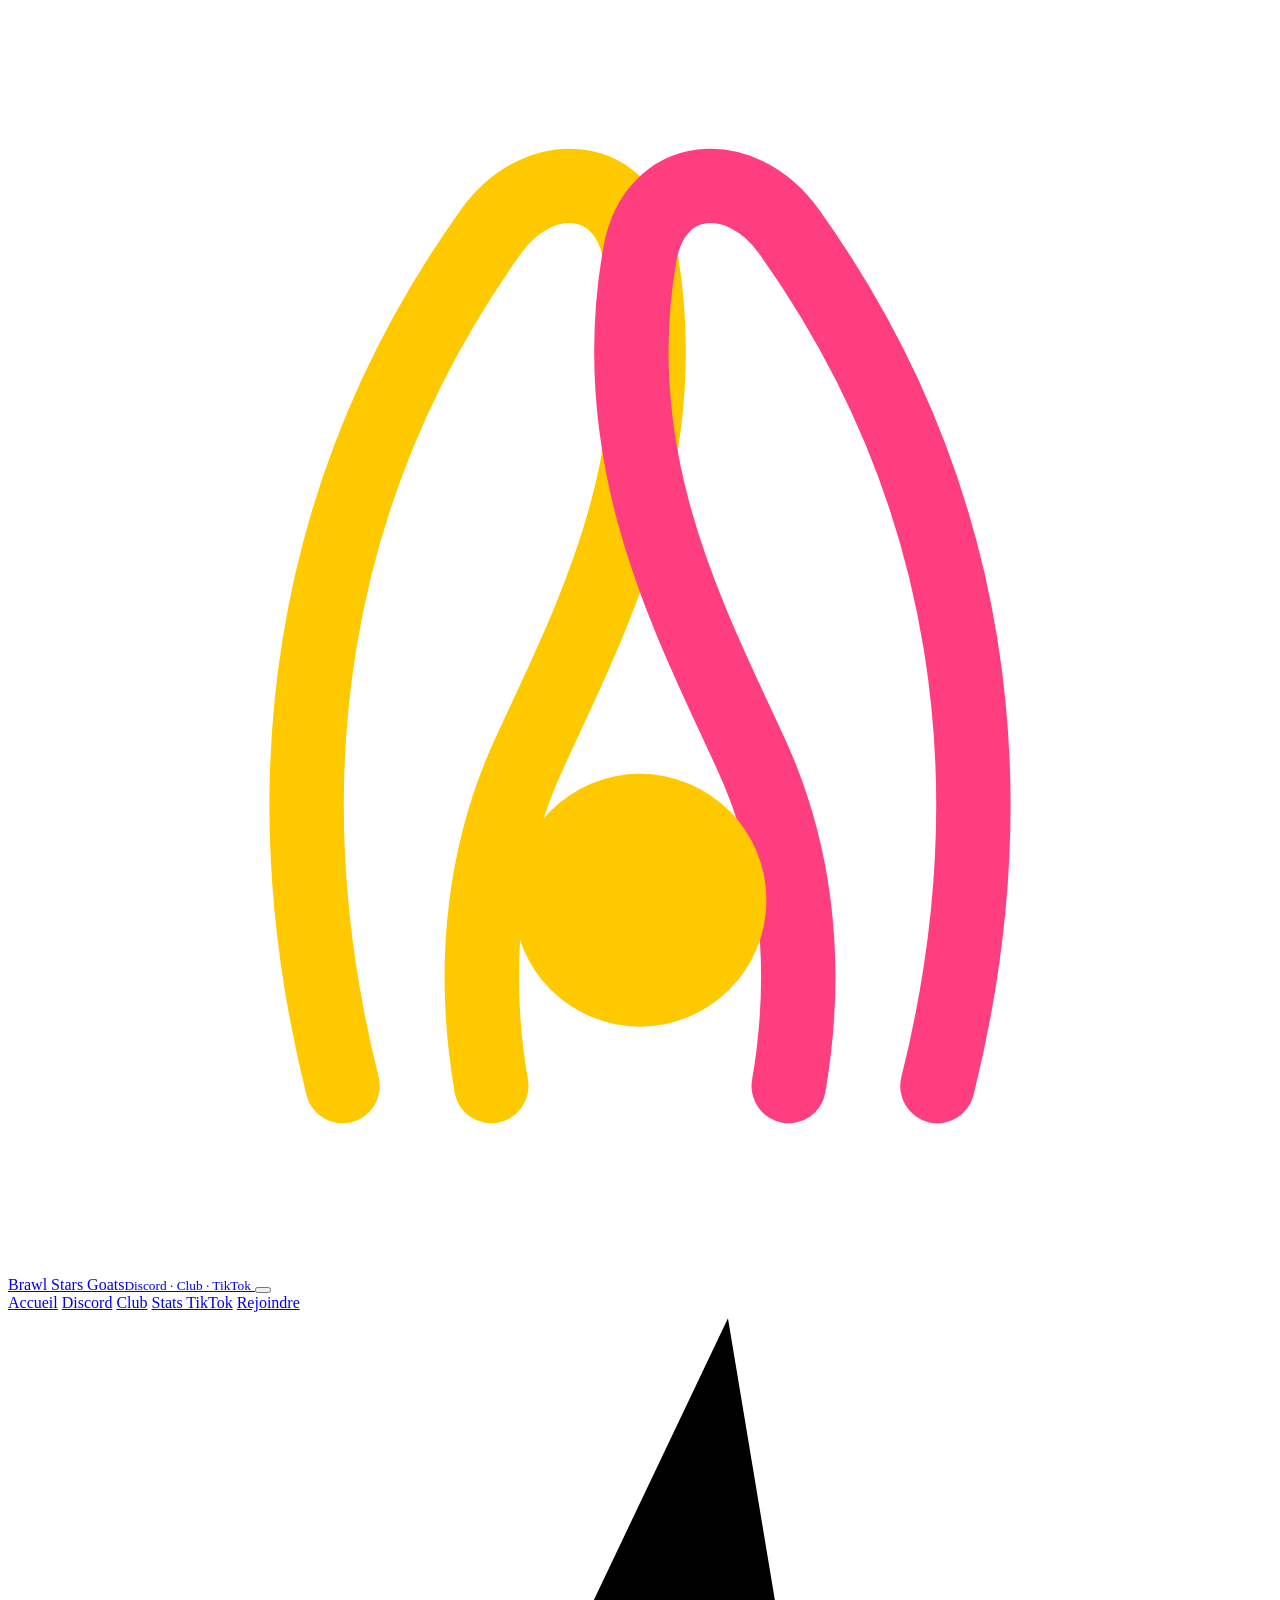
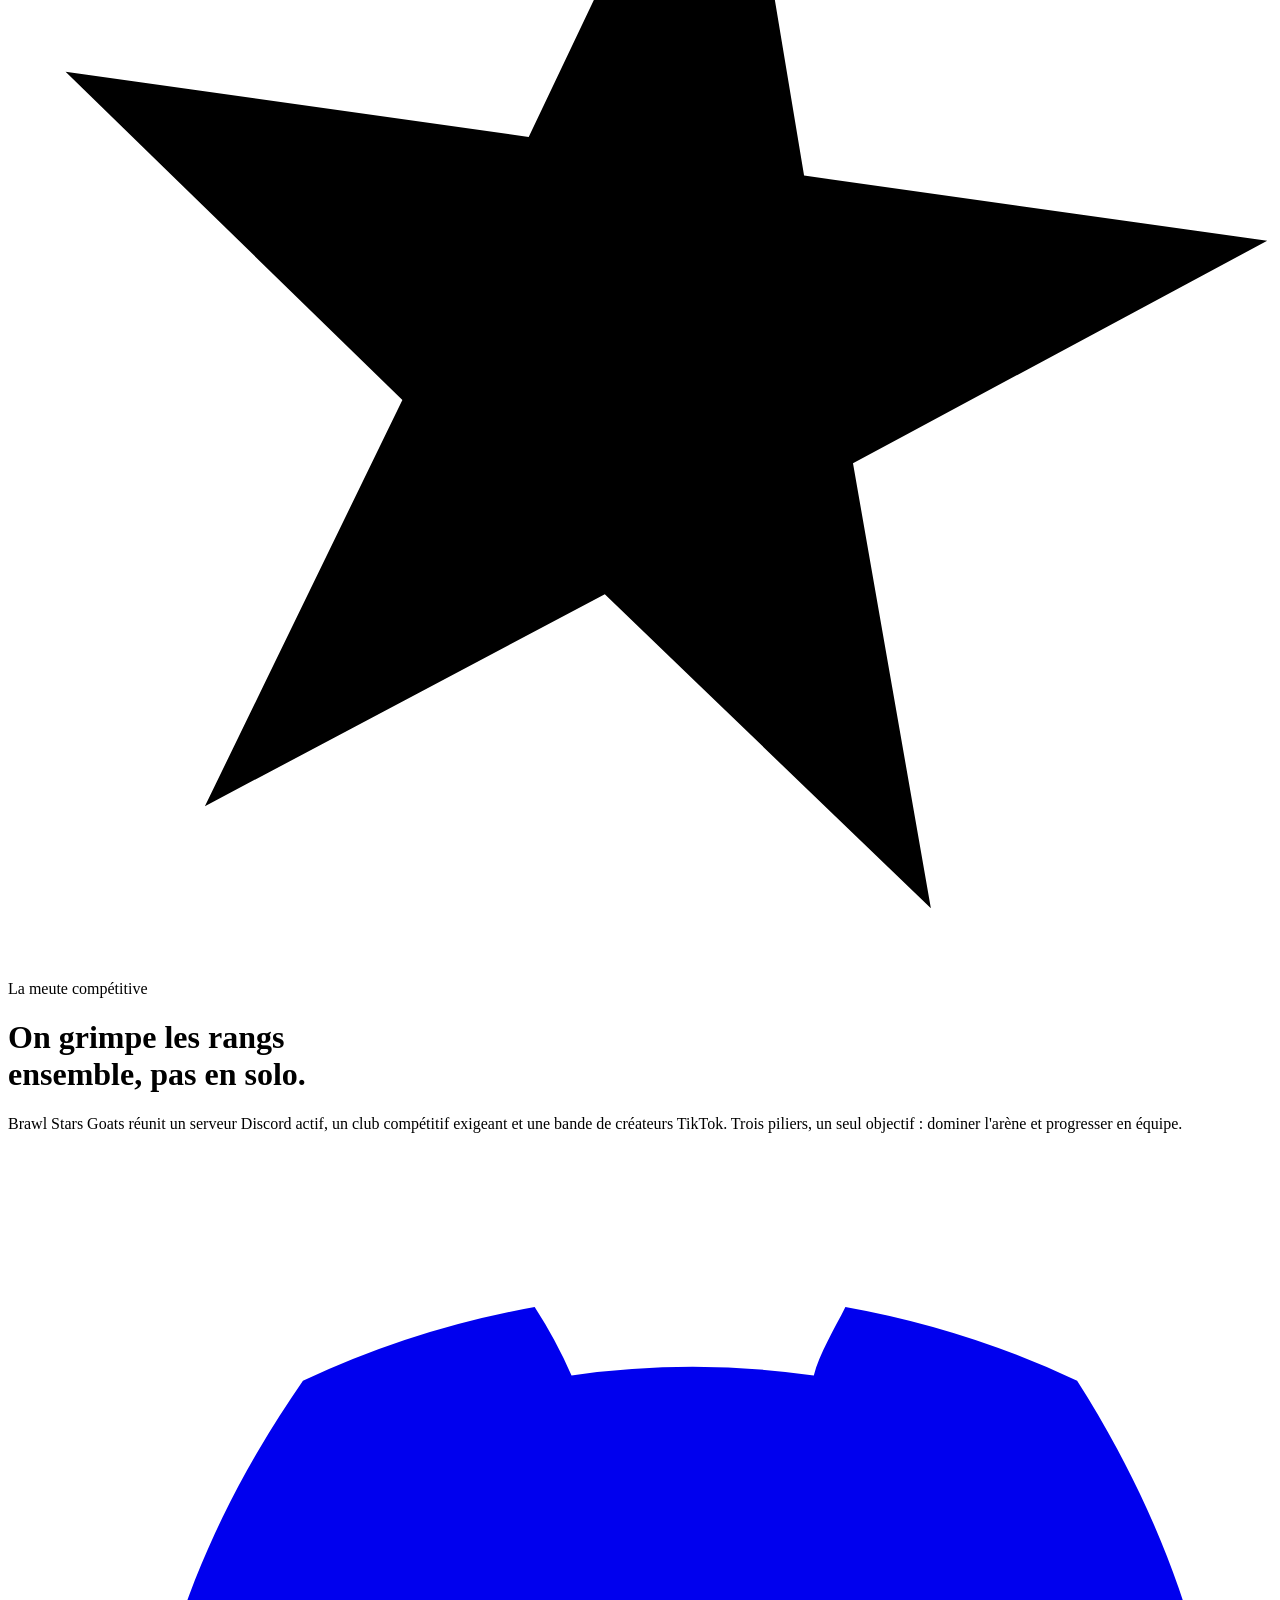
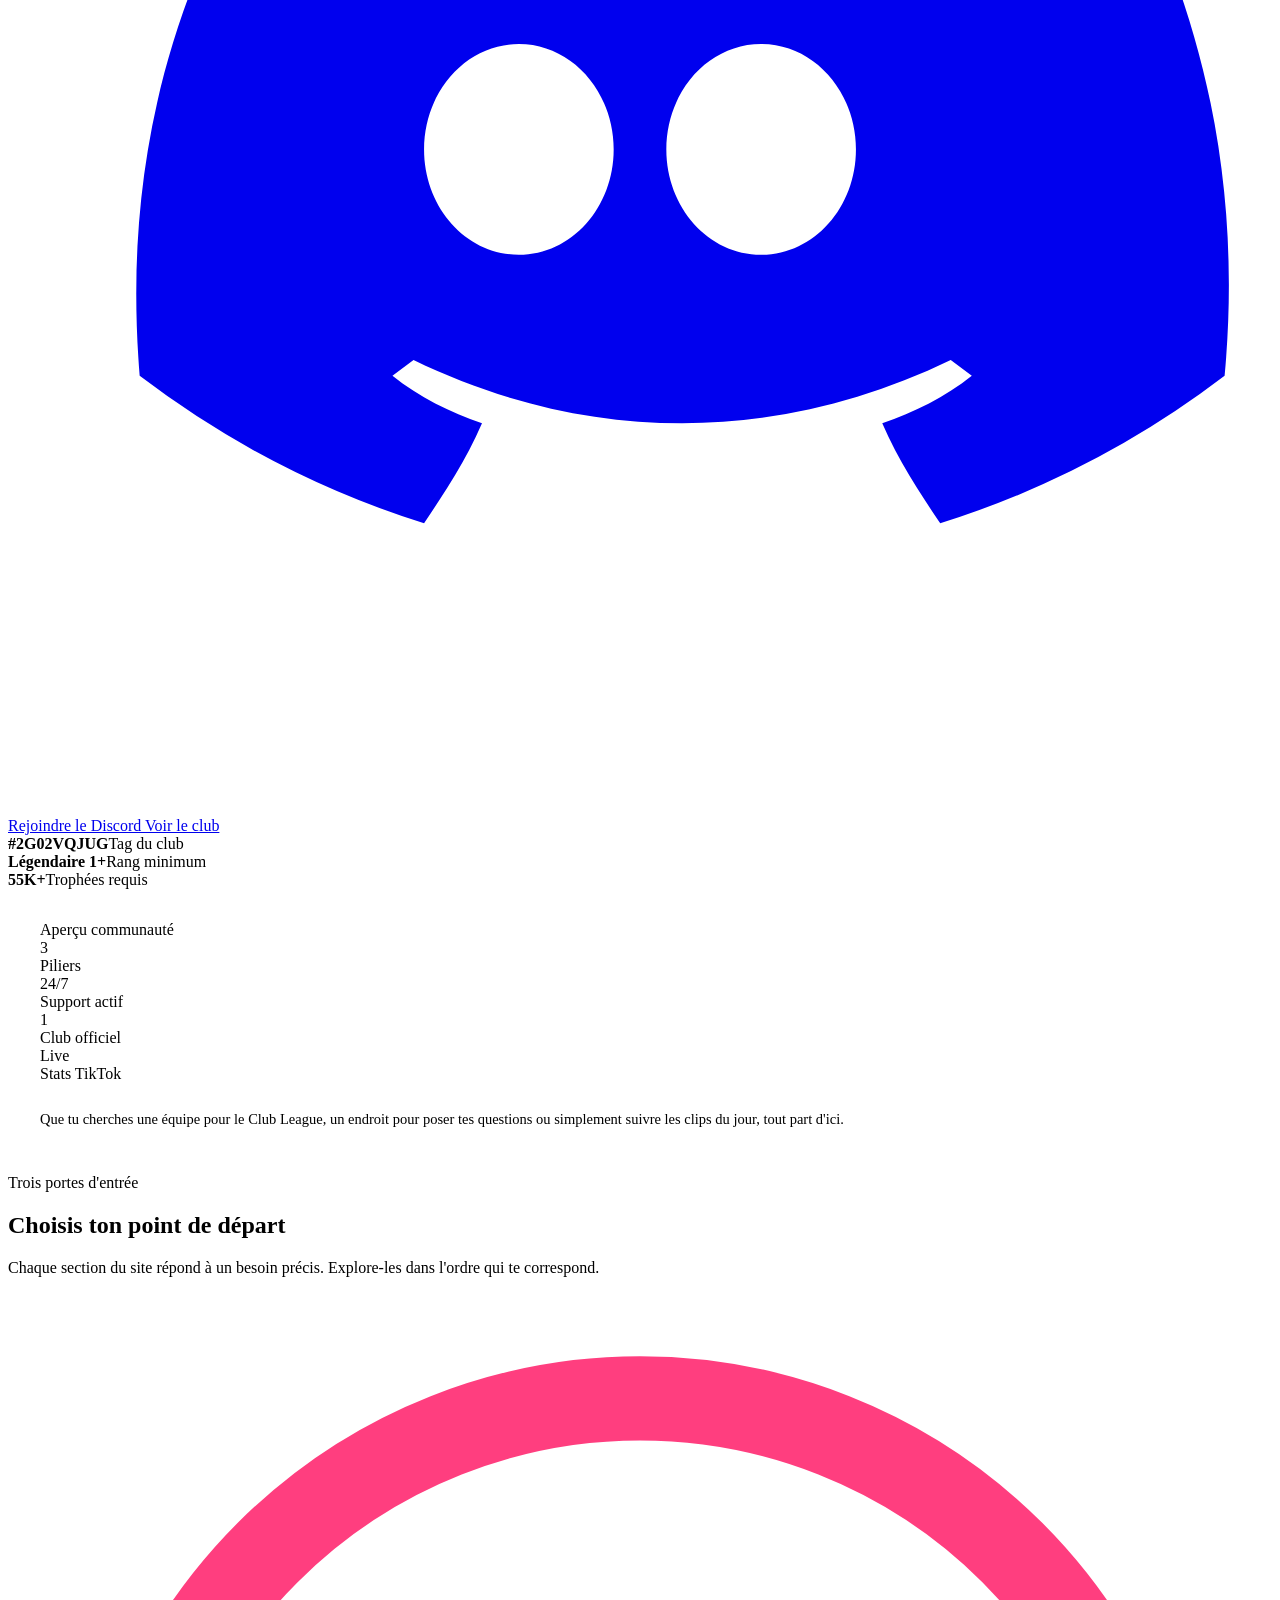
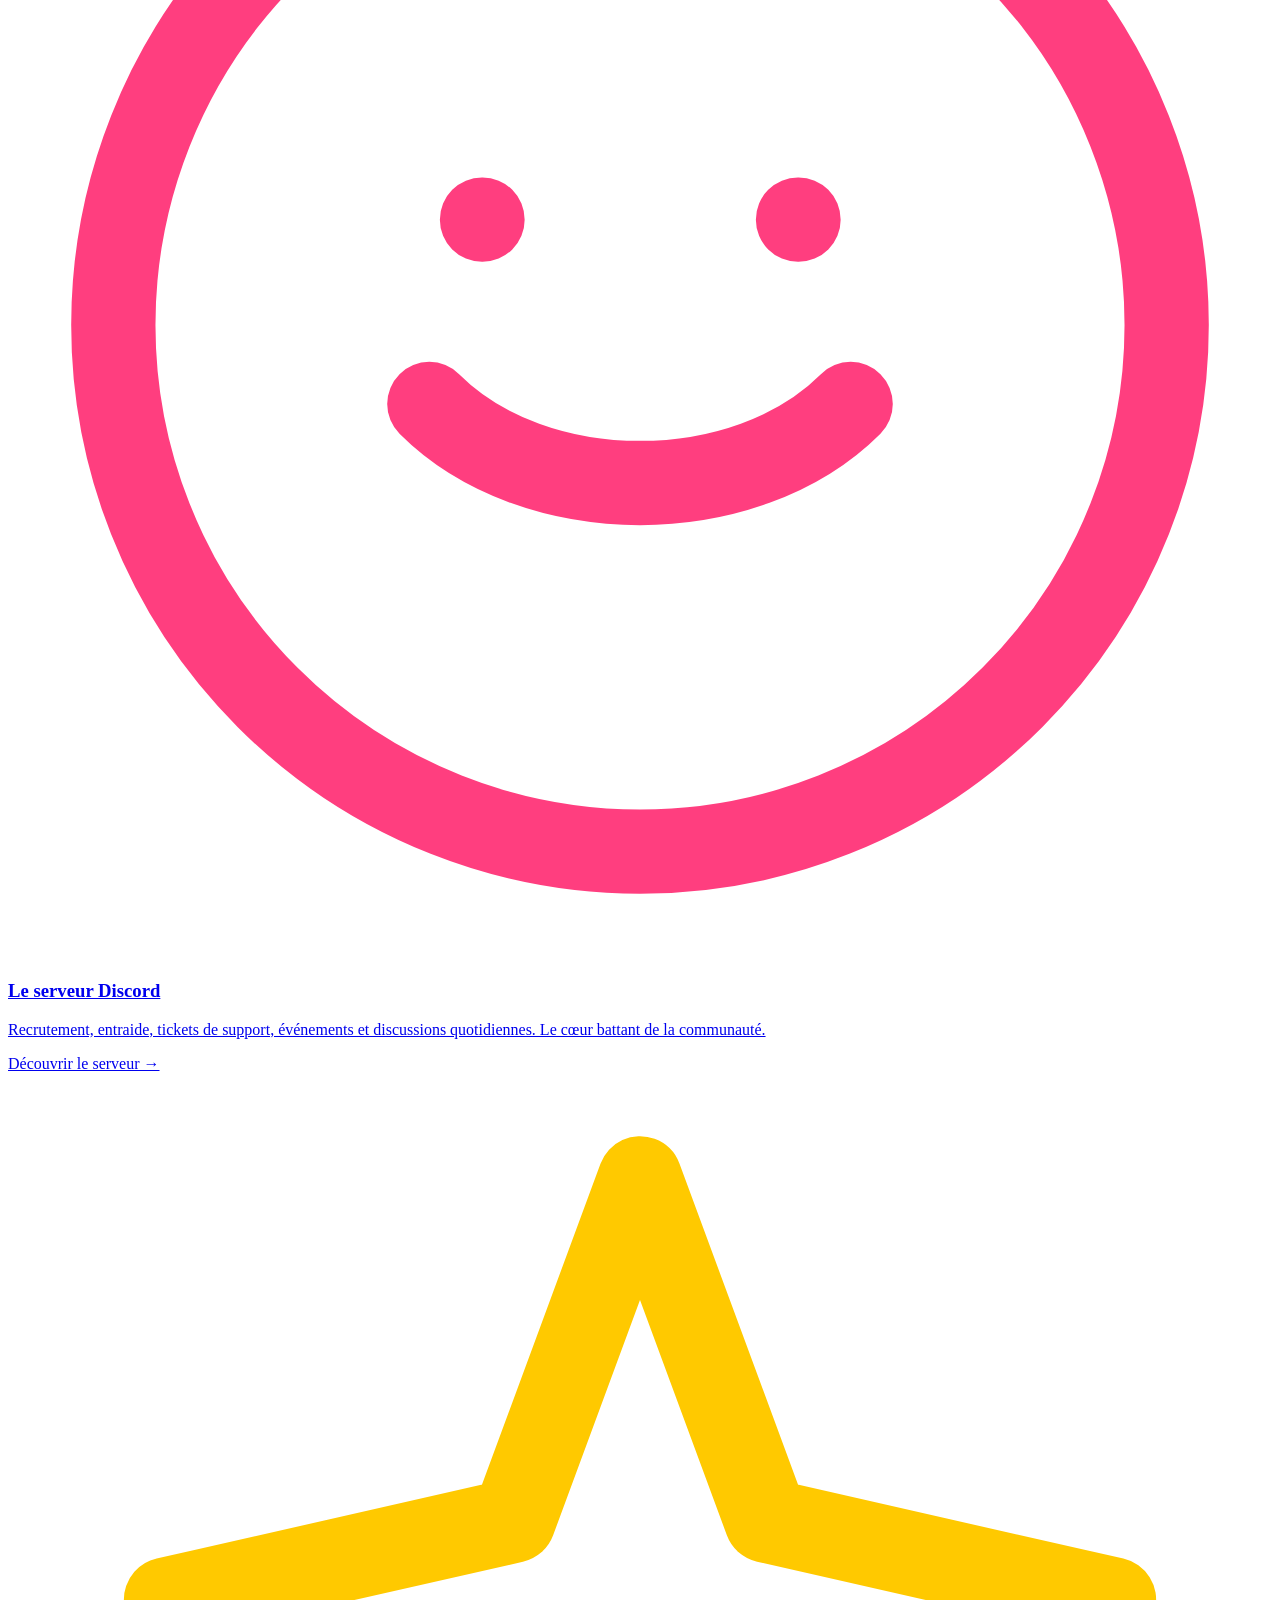
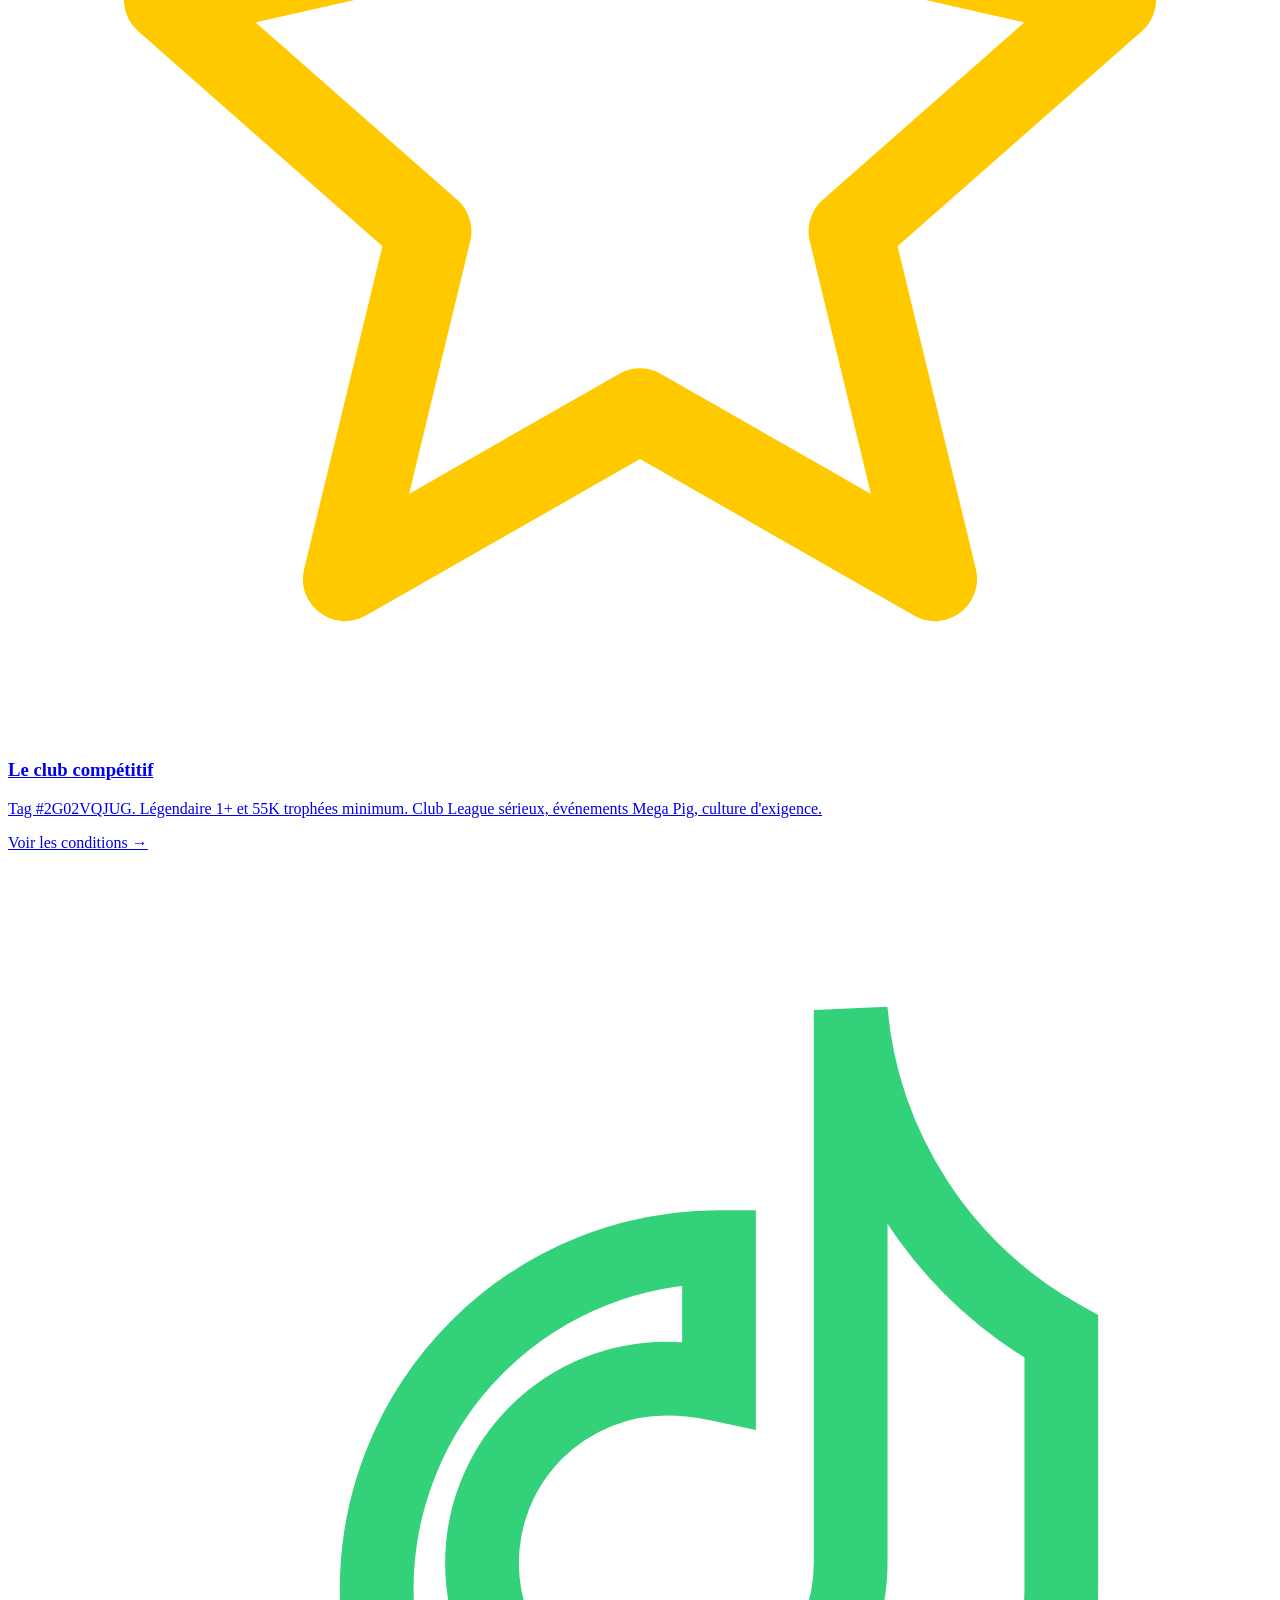
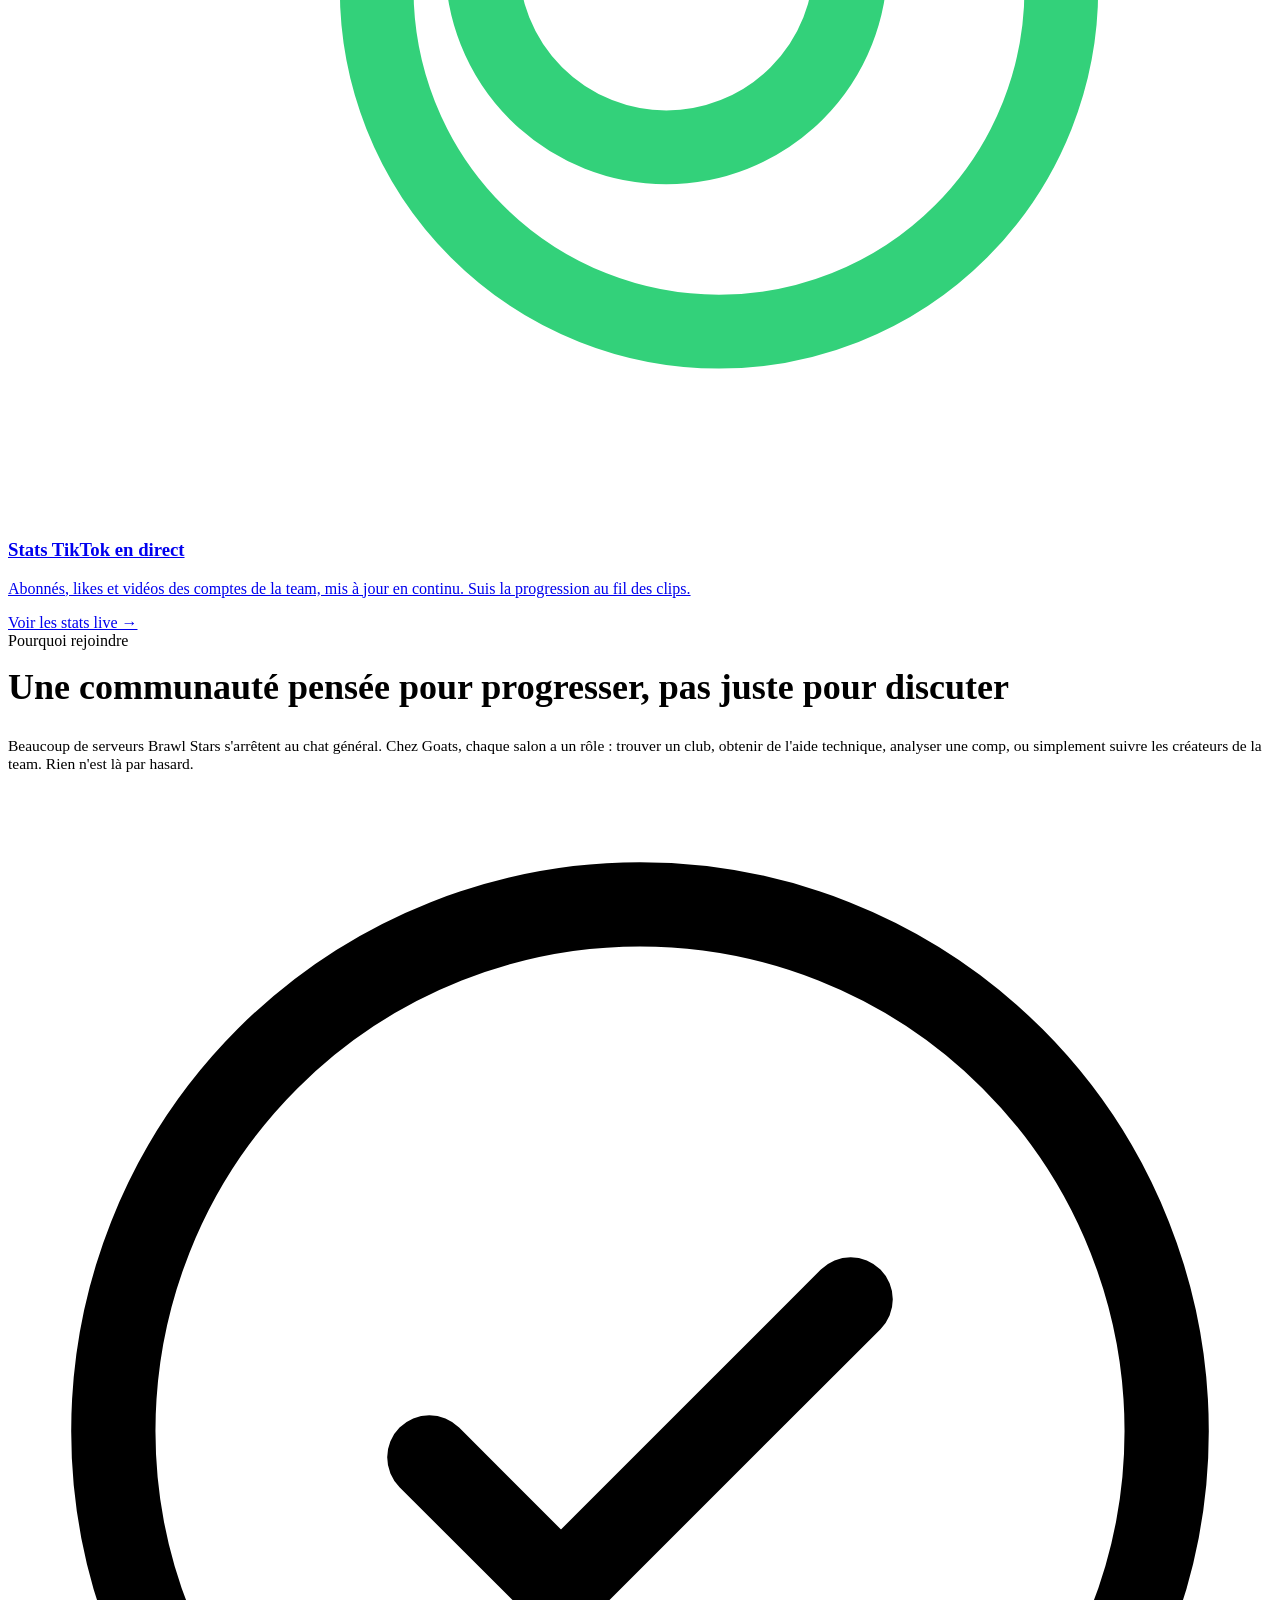
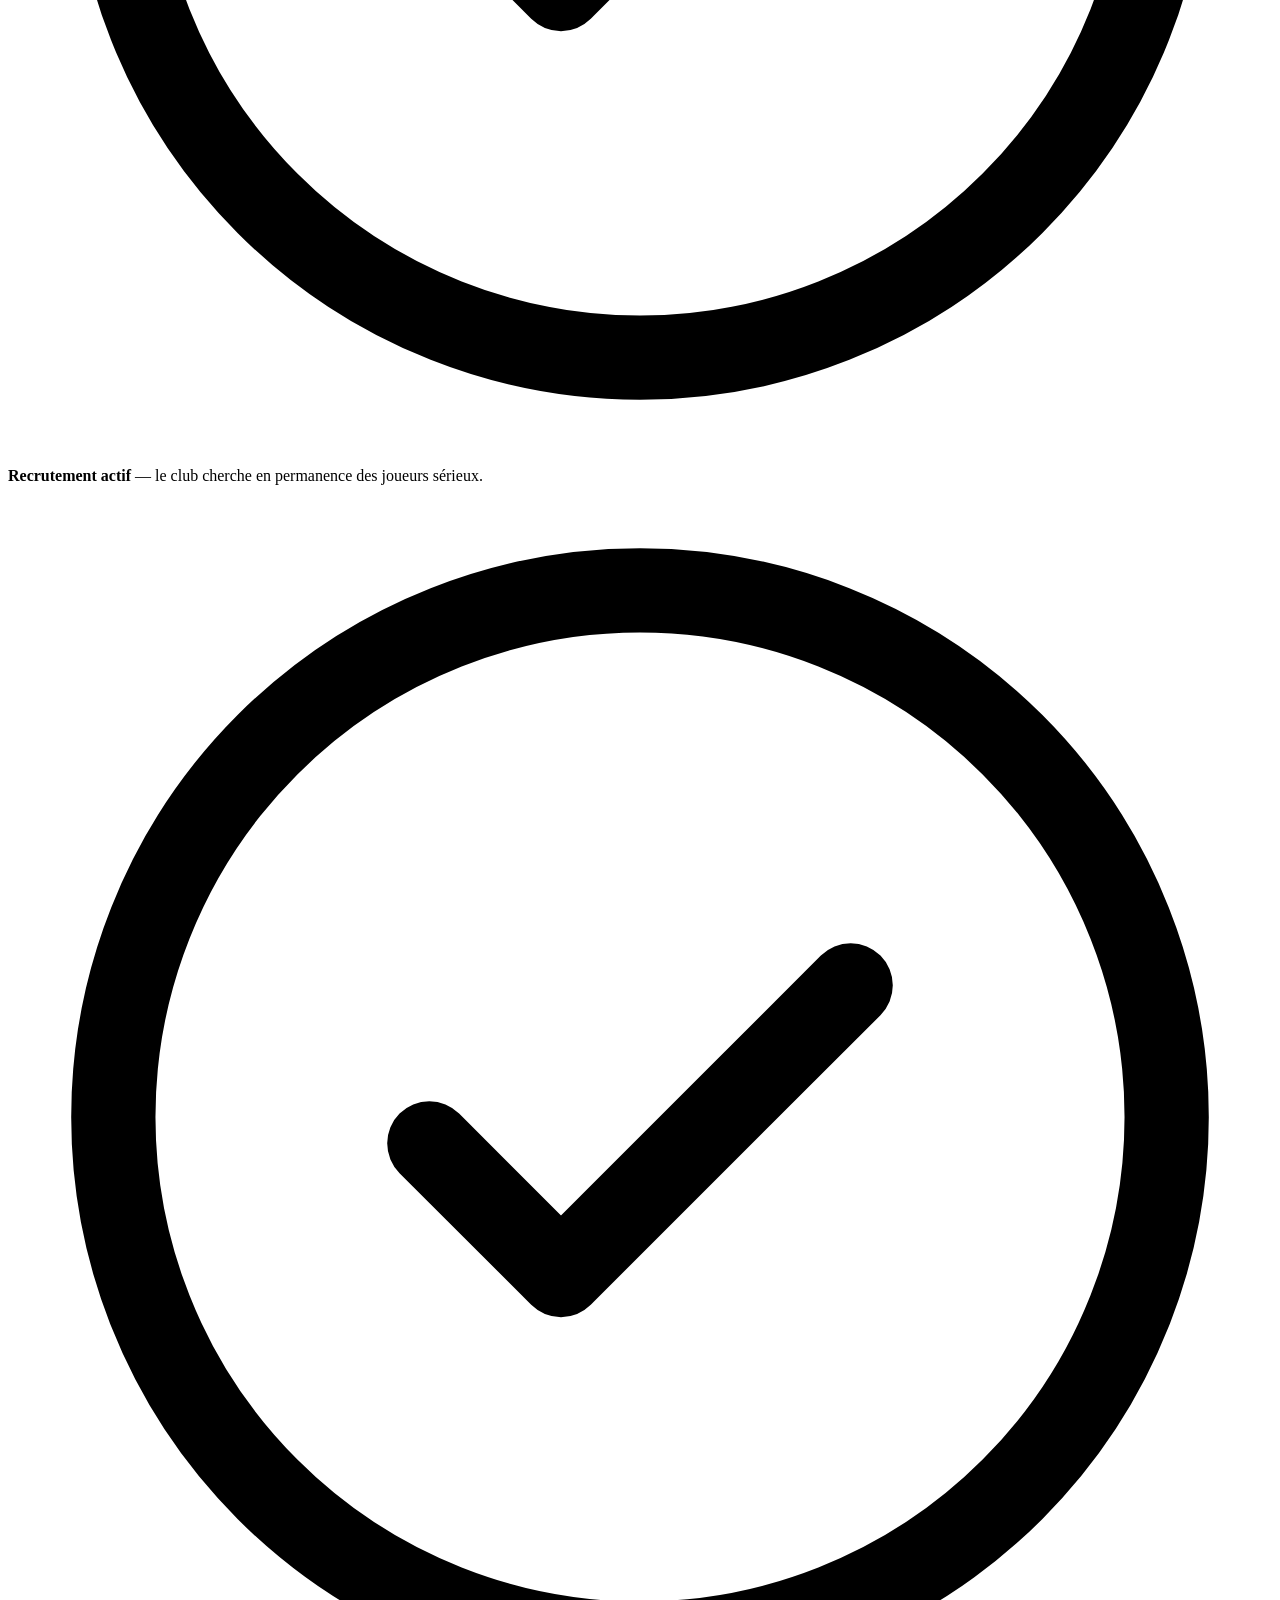
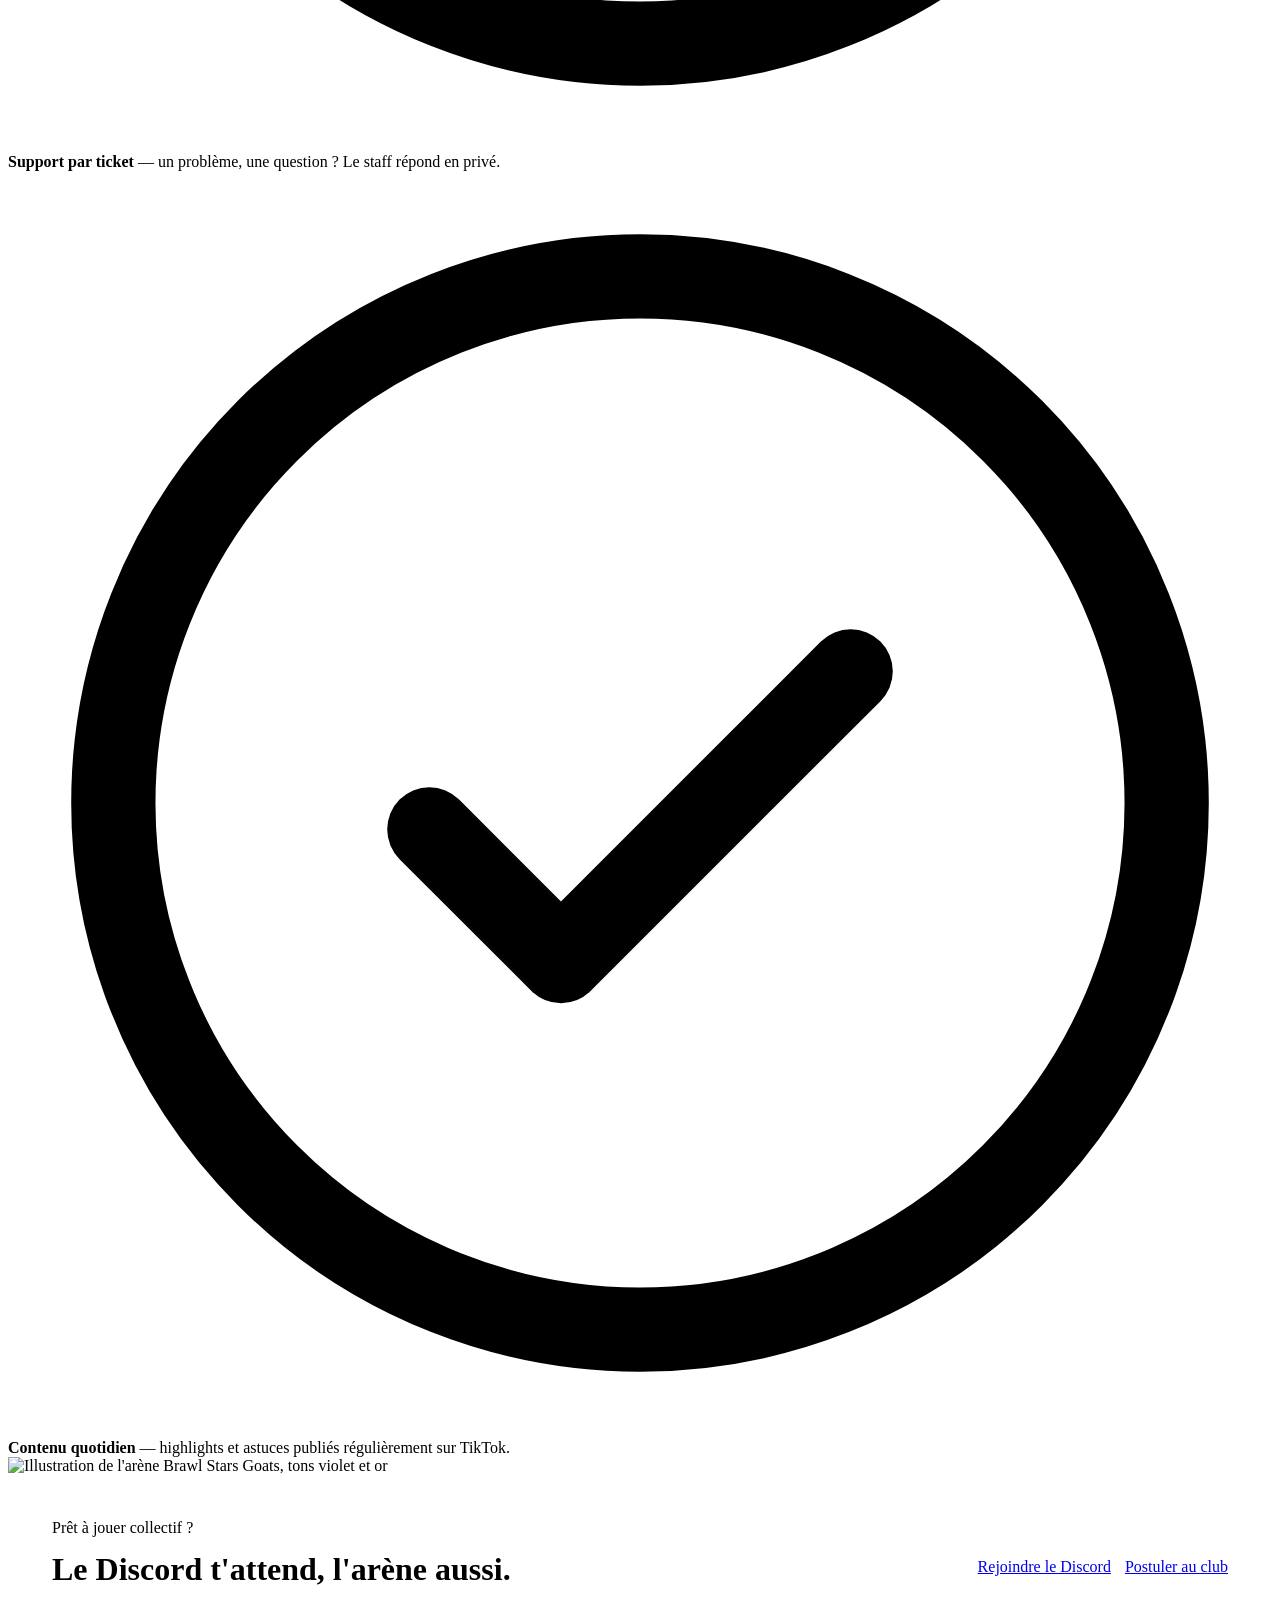
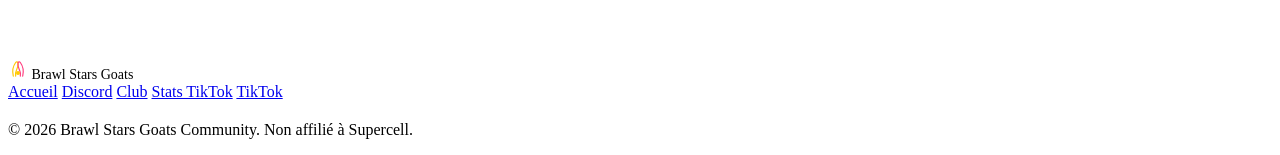
==== index.html @ 2f2623c9 "Create index.html" ====
<!doctype html>
<html lang="fr">
<head>
<meta charset="UTF-8">
<meta name="viewport" content="width=device-width, initial-scale=1">
<title>Brawl Stars Goats — Communauté Discord &amp; Club compétitif</title>
<meta name="description" content="Brawl Stars Goats : serveur Discord actif et club compétitif (#2G02VQJUG). Rejoins la communauté, suis les stats TikTok en direct de Dejvsk1 et de l'équipe.">
<meta property="og:title" content="Brawl Stars Goats — Communauté Discord & Club compétitif">
<meta property="og:description" content="Serveur Discord, club Légendaire+ et stats TikTok en temps réel. Rejoins les Goats.">
<meta property="og:type" content="website">
<link rel="stylesheet" href="style.css">
</head>
<body>

<nav class="site-nav">
  <div class="wrap">
    <a href="index.html" class="brand">
      <svg class="horn-mark" viewBox="0 0 34 34" fill="none" xmlns="http://www.w3.org/2000/svg">
        <path d="M9 29C7 21 8 13 13 6c1.3-1.8 3.6-1.6 4 .6 1 5.6-1.4 10-3 13.5-1.1 2.4-1.6 5.4-1 8.9" stroke="#FFC900" stroke-width="2" stroke-linecap="round"/>
        <path d="M25 29c2-8 1-16-4-23-1.3-1.8-3.6-1.6-4 .6-1 5.6 1.4 10 3 13.5 1.1 2.4 1.6 5.4 1 8.9" stroke="#FF3E7F" stroke-width="2" stroke-linecap="round"/>
        <circle cx="17" cy="24" r="3.4" fill="#FFC900"/>
      </svg>
      <span>Brawl Stars Goats<small>Discord · Club · TikTok</small></span>
    </a>
    <button class="nav-toggle" aria-label="Ouvrir le menu" aria-expanded="false">
      <span></span><span></span><span></span>
    </button>
    <div class="nav-links">
      <a href="index.html" data-page="index.html">Accueil</a>
      <a href="discord.html" data-page="discord.html">Discord</a>
      <a href="club.html" data-page="club.html">Club</a>
      <a href="tiktok.html" data-page="tiktok.html">Stats TikTok</a>
      <a href="https://discord.gg/6JJS92zz7M" class="nav-cta">Rejoindre</a>
    </div>
  </div>
</nav>

<header class="hero">
<svg class="burst" viewBox="0 0 100 100" aria-hidden="true" style="top:-30px; right:-30px; transform:rotate(8deg);"><polygon points="50,0 61,35 98,35 68,57 79,91 50,70 21,91 32,57 2,35 39,35" fill="var(--yellow)" stroke="var(--ink)" stroke-width="3" stroke-linejoin="round"/></svg>
  <div class="wrap">
    <div class="hero-grid">
      <div class="reveal">
        <span class="eyebrow">La meute compétitive</span>
        <h1>On grimpe les rangs<br><span class="accent">ensemble</span>, pas en solo.</h1>
        <p class="hero-lede">Brawl Stars Goats réunit un serveur Discord actif, un club compétitif exigeant et une bande de créateurs TikTok. Trois piliers, un seul objectif : dominer l'arène et progresser en équipe.</p>
        <div class="hero-actions">
          <a href="https://discord.gg/6JJS92zz7M" class="btn btn-primary">
            <svg viewBox="0 0 24 24" fill="currentColor"><path d="M20.3 4.4A17.6 17.6 0 0 0 15.9 3c-.2.4-.5.9-.6 1.3a16.3 16.3 0 0 0-4.6 0A9 9 0 0 0 10 3a17.6 17.6 0 0 0-4.4 1.4C2.9 8.3 2.2 12 2.5 15.7a17.7 17.7 0 0 0 5.4 2.8c.4-.6.8-1.2 1.1-1.9-.6-.2-1.2-.5-1.7-.9l.4-.3c3.3 1.6 6.9 1.6 10.2 0l.4.3c-.5.4-1.1.7-1.7.9.3.7.7 1.3 1.1 1.9a17.6 17.6 0 0 0 5.4-2.8c.4-4.3-.7-8-2.8-11.3ZM9.7 13.4c-1 0-1.8-.9-1.8-2s.8-2 1.8-2 1.8.9 1.8 2-.8 2-1.8 2Zm4.6 0c-1 0-1.8-.9-1.8-2s.8-2 1.8-2 1.8.9 1.8 2-.8 2-1.8 2Z"/></svg>
            Rejoindre le Discord
          </a>
          <a href="club.html" class="btn btn-ghost">Voir le club</a>
        </div>
        <div class="hero-badges">
          <div class="hero-badge"><b>#2G02VQJUG</b>Tag du club</div>
          <div class="hero-badge"><b>Légendaire 1+</b>Rang minimum</div>
          <div class="hero-badge"><b>55K+</b>Trophées requis</div>
        </div>
      </div>
      <div class="reveal">
        <div class="cut-card" style="padding:32px;">
          <span class="eyebrow" style="margin-bottom:18px;">Aperçu communauté</span>
          <div class="stat-strip" style="border:none; background:transparent;">
            <div class="stat-cell" style="border-radius:10px;"><div class="num">3</div><div class="lbl">Piliers</div></div>
            <div class="stat-cell" style="border-radius:10px;"><div class="num">24/7</div><div class="lbl">Support actif</div></div>
            <div class="stat-cell" style="border-radius:10px;"><div class="num">1</div><div class="lbl">Club officiel</div></div>
            <div class="stat-cell" style="border-radius:10px;"><div class="num">Live</div><div class="lbl">Stats TikTok</div></div>
          </div>
          <div class="horn-divider" style="margin:28px 0 18px;"><div class="line"></div></div>
          <p style="color:var(--ink-dim); font-size:14.5px;">Que tu cherches une équipe pour le Club League, un endroit pour poser tes questions ou simplement suivre les clips du jour, tout part d'ici.</p>
        </div>
      </div>
    </div>
  </div>
</header>

<section>
  <div class="wrap">
    <div class="section-head reveal">
      <span class="eyebrow">Trois portes d'entrée</span>
      <h2>Choisis ton point de départ</h2>
      <p>Chaque section du site répond à un besoin précis. Explore-les dans l'ordre qui te correspond.</p>
    </div>
    <div class="route-grid">

      <a href="discord.html" class="route-card cut-card reveal">
        <svg class="route-icon" viewBox="0 0 24 24" fill="none"><circle cx="12" cy="12" r="10" stroke="#FF3E7F" stroke-width="1.6"/><path d="M8 13.5c1 1 2.5 1.5 4 1.5s3-.5 4-1.5M9 10h.01M15 10h.01" stroke="#FF3E7F" stroke-width="1.6" stroke-linecap="round"/></svg>
        <h3>Le serveur Discord</h3>
        <p>Recrutement, entraide, tickets de support, événements et discussions quotidiennes. Le cœur battant de la communauté.</p>
        <span class="goto">Découvrir le serveur →</span>
      </a>

      <a href="club.html" class="route-card cut-card reveal">
        <svg class="route-icon" viewBox="0 0 24 24" fill="none"><path d="M12 2l2.4 6.5L21 10l-5 4.4 1.6 6.6L12 17.8 6.4 21l1.6-6.6L3 10l6.6-1.5L12 2z" stroke="#FFC900" stroke-width="1.6" stroke-linejoin="round"/></svg>
        <h3>Le club compétitif</h3>
        <p>Tag #2G02VQJUG. Légendaire 1+ et 55K trophées minimum. Club League sérieux, événements Mega Pig, culture d'exigence.</p>
        <span class="goto">Voir les conditions →</span>
      </a>

      <a href="tiktok.html" class="route-card cut-card reveal">
        <svg class="route-icon" viewBox="0 0 24 24" fill="none"><path d="M16 3v10.5a3.5 3.5 0 1 1-3.5-3.5c.34 0 .67.04 1 .11V7.5A6.5 6.5 0 1 0 20 14V9.2A7.9 7.9 0 0 1 16 3z" stroke="#33D17A" stroke-width="1.4"/></svg>
        <h3>Stats TikTok en direct</h3>
        <p>Abonnés, likes et vidéos des comptes de la team, mis à jour en continu. Suis la progression au fil des clips.</p>
        <span class="goto">Voir les stats live →</span>
      </a>

    </div>
  </div>
</section>

<section>
  <div class="wrap">
    <div class="split reveal">
      <div>
        <span class="eyebrow">Pourquoi rejoindre</span>
        <h2 style="font-size:clamp(26px,3.4vw,36px); margin-top:16px;">Une communauté pensée pour progresser, pas juste pour discuter</h2>
        <p style="color:var(--ink-dim); margin-top:16px; font-size:15.5px;">Beaucoup de serveurs Brawl Stars s'arrêtent au chat général. Chez Goats, chaque salon a un rôle : trouver un club, obtenir de l'aide technique, analyser une comp, ou simplement suivre les créateurs de la team. Rien n'est là par hasard.</p>
        <div class="req-list" style="margin-top:26px;">
          <div class="req-item">
            <svg class="check" viewBox="0 0 24 24" fill="none"><circle cx="12" cy="12" r="10" stroke="currentColor" stroke-width="1.6"/><path d="M8 12.5l2.5 2.5L16 9.5" stroke="currentColor" stroke-width="1.6" stroke-linecap="round" stroke-linejoin="round"/></svg>
            <span><b>Recrutement actif</b> — le club cherche en permanence des joueurs sérieux.</span>
          </div>
          <div class="req-item">
            <svg class="check" viewBox="0 0 24 24" fill="none"><circle cx="12" cy="12" r="10" stroke="currentColor" stroke-width="1.6"/><path d="M8 12.5l2.5 2.5L16 9.5" stroke="currentColor" stroke-width="1.6" stroke-linecap="round" stroke-linejoin="round"/></svg>
            <span><b>Support par ticket</b> — un problème, une question ? Le staff répond en privé.</span>
          </div>
          <div class="req-item">
            <svg class="check" viewBox="0 0 24 24" fill="none"><circle cx="12" cy="12" r="10" stroke="currentColor" stroke-width="1.6"/><path d="M8 12.5l2.5 2.5L16 9.5" stroke="currentColor" stroke-width="1.6" stroke-linecap="round" stroke-linejoin="round"/></svg>
            <span><b>Contenu quotidien</b> — highlights et astuces publiés régulièrement sur TikTok.</span>
          </div>
        </div>
      </div>
      <div class="cut-card reveal" style="padding:0; overflow:hidden;">
        <img src="assets/hero-arena.svg" alt="Illustration de l'arène Brawl Stars Goats, tons violet et or" style="width:100%; height:100%; object-fit:cover;">
      </div>
    </div>
  </div>
</section>

<section>
  <div class="wrap">
    <div class="cut-card reveal" style="padding:44px; display:flex; align-items:center; justify-content:space-between; gap:32px; flex-wrap:wrap;">
      <div>
        <span class="eyebrow">Prêt à jouer collectif ?</span>
        <h2 style="font-size:clamp(24px,3vw,32px); margin-top:14px;">Le Discord t'attend, l'arène aussi.</h2>
      </div>
      <div style="display:flex; gap:14px; flex-wrap:wrap;">
        <a href="https://discord.gg/6JJS92zz7M" class="btn btn-primary">Rejoindre le Discord</a>
        <a href="club.html" class="btn btn-gold">Postuler au club</a>
      </div>
    </div>
  </div>
</section>

<footer>
  <div class="wrap footer-row">
    <div class="brand" style="font-size:14px;">
      <svg class="horn-mark" style="width:20px;height:20px;" viewBox="0 0 34 34" fill="none"><path d="M9 29C7 21 8 13 13 6c1.3-1.8 3.6-1.6 4 .6 1 5.6-1.4 10-3 13.5-1.1 2.4-1.6 5.4-1 8.9" stroke="#FFC900" stroke-width="2" stroke-linecap="round"/><path d="M25 29c2-8 1-16-4-23-1.3-1.8-3.6-1.6-4 .6-1 5.6 1.4 10 3 13.5 1.1 2.4 1.6 5.4 1 8.9" stroke="#FF3E7F" stroke-width="2" stroke-linecap="round"/><circle cx="17" cy="24" r="3.4" fill="#FFC900"/></svg>
      Brawl Stars Goats
    </div>
    <div class="footer-links">
      <a href="index.html">Accueil</a>
      <a href="discord.html">Discord</a>
      <a href="club.html">Club</a>
      <a href="tiktok.html">Stats TikTok</a>
      <a href="https://www.tiktok.com/@Dejvsk1" target="_blank" rel="noopener">TikTok</a>
    </div>
  </div>
  <div class="wrap" style="margin-top:20px;">
    <p class="footer-fine">© 2026 Brawl Stars Goats Community. Non affilié à Supercell.</p>
  </div>
</footer>

<script src="script.js"></script>
</body>
</html>
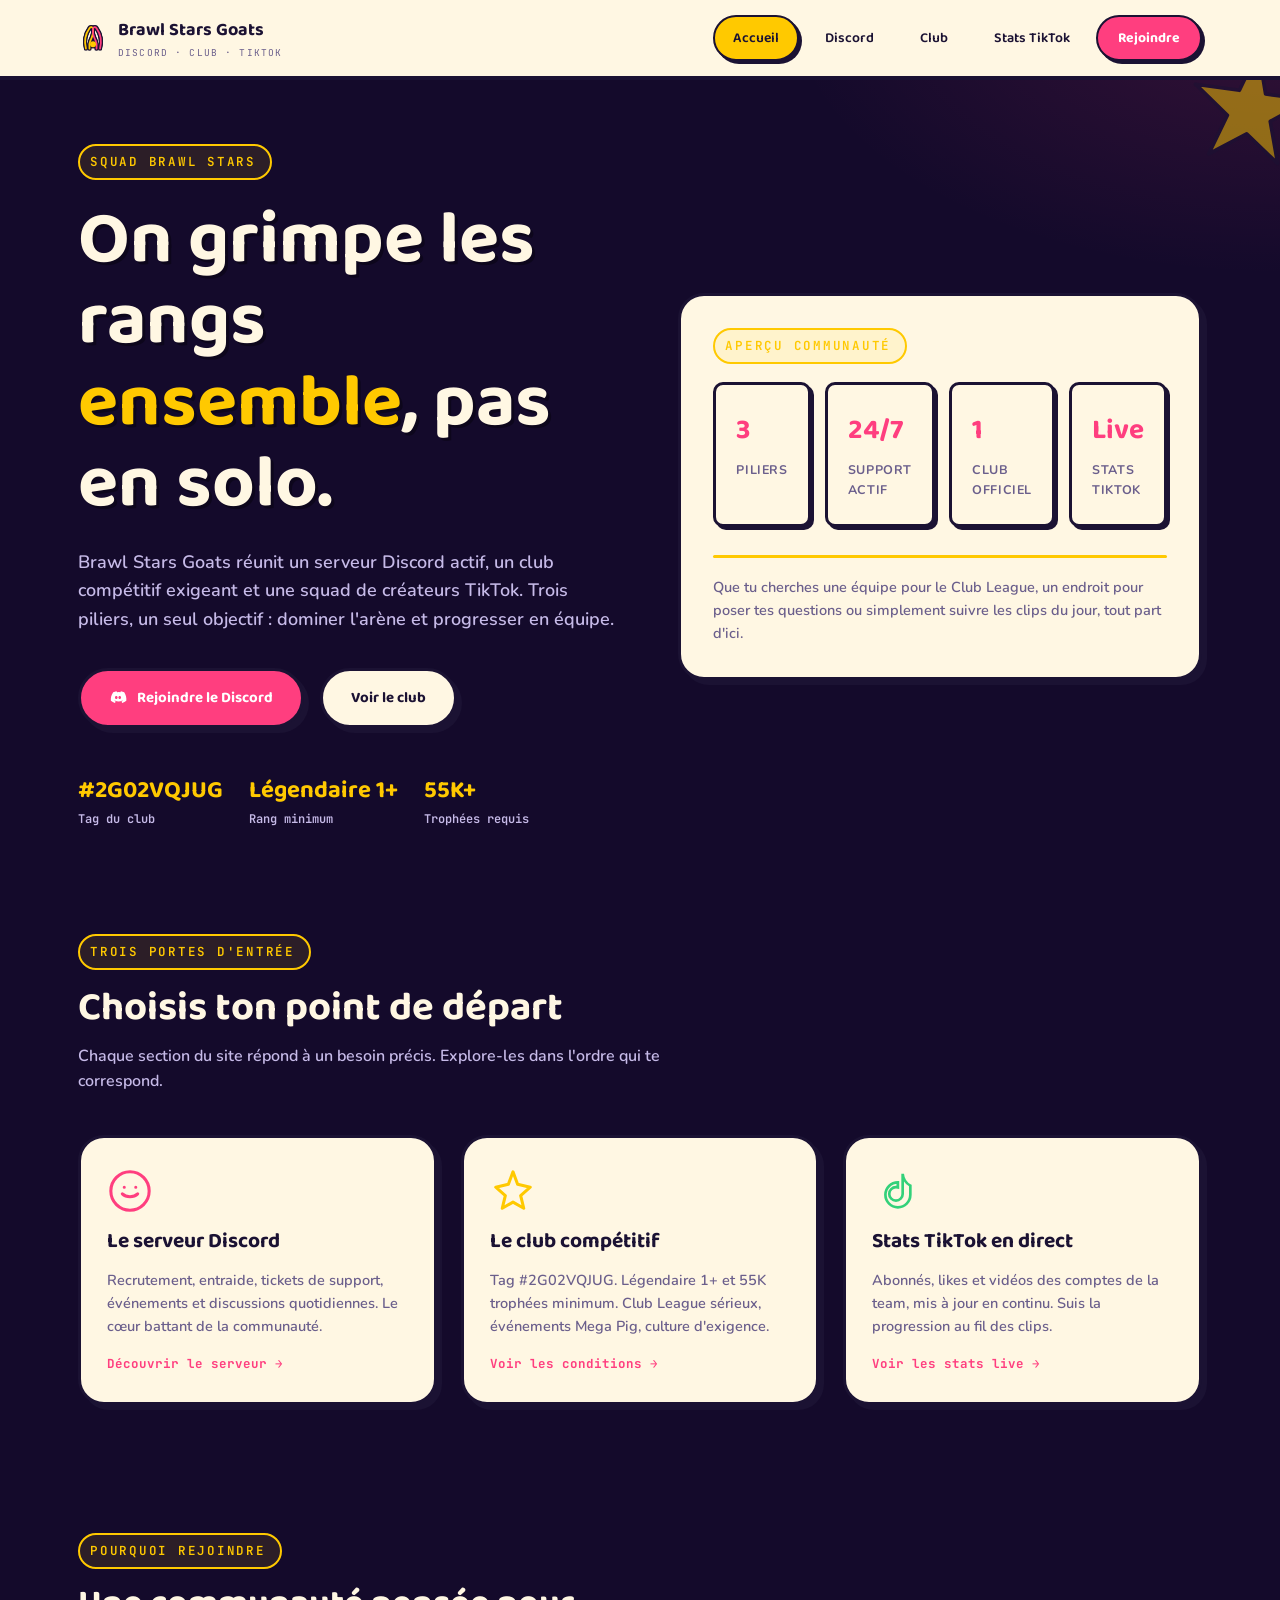
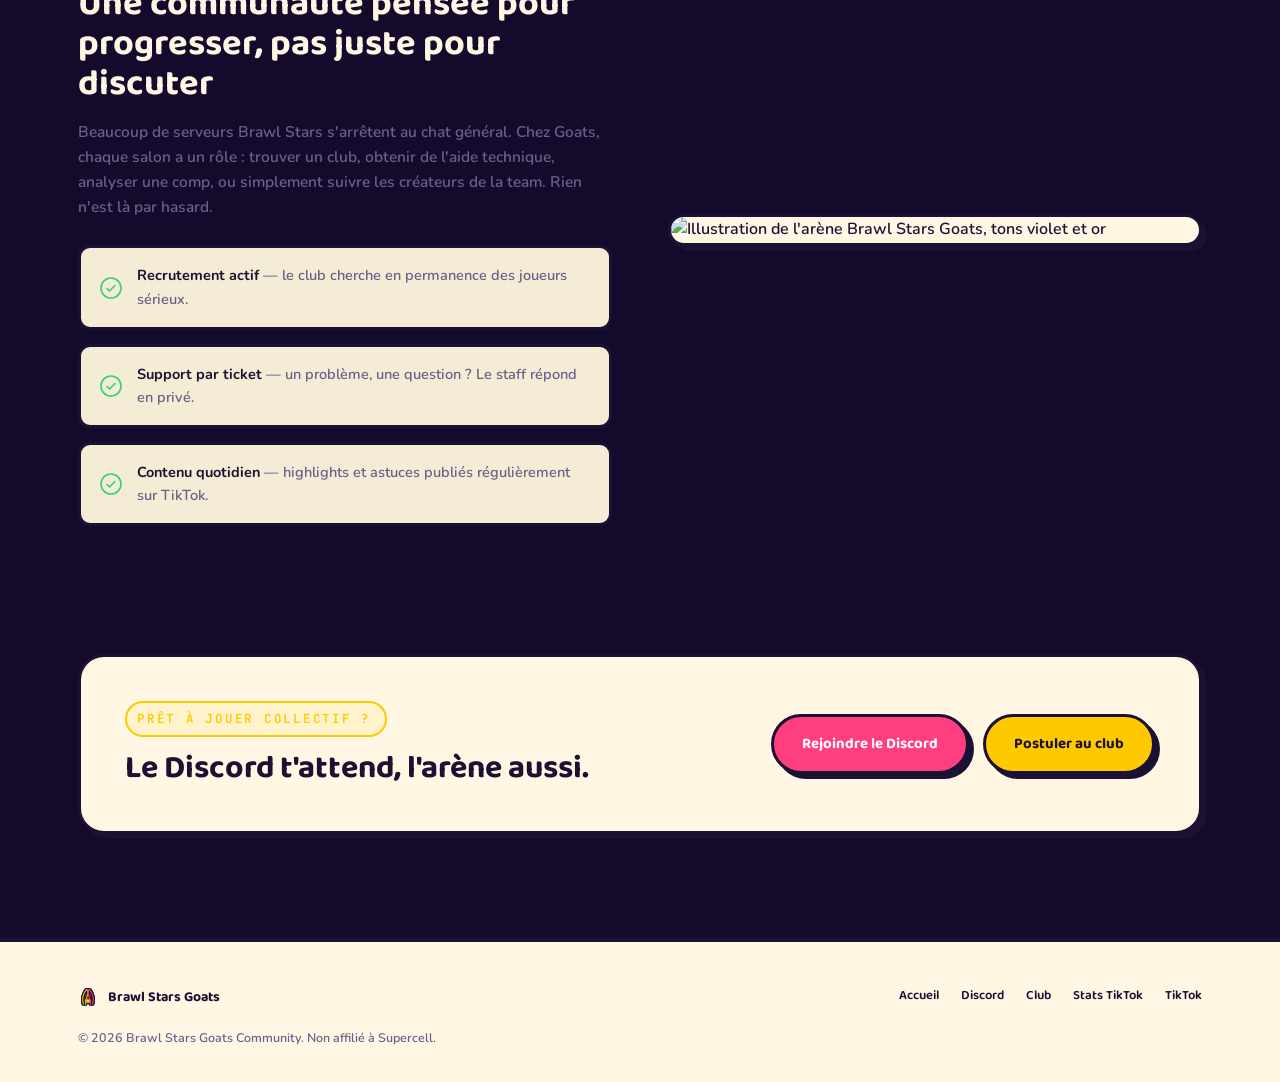
==== commit c826a2f8: "Update index.html" ====
--- a/index.html
+++ b/index.html
@@ -8,9 +8,24 @@
 <meta property="og:title" content="Brawl Stars Goats — Communauté Discord & Club compétitif">
 <meta property="og:description" content="Serveur Discord, club Légendaire+ et stats TikTok en temps réel. Rejoins les Goats.">
 <meta property="og:type" content="website">
+<script>
+(function(){
+  var pageLang = 'fr';
+  var nav = navigator.language || navigator.userLanguage || 'fr';
+  var browserLang = nav.slice(0,2).toLowerCase();
+  if (browserLang && browserLang !== pageLang && document.cookie.indexOf('googtrans=') === -1) {
+    document.cookie = 'googtrans=/' + pageLang + '/' + browserLang + ';path=/';
+  }
+})();
+function googleTranslateElementInit(){
+  new google.translate.TranslateElement({ pageLanguage: 'fr', autoDisplay: false }, 'google_translate_element');
+}
+</script>
+<script src="https://translate.google.com/translate_a/element.js?cb=googleTranslateElementInit" async></script>
 <link rel="stylesheet" href="style.css">
 </head>
 <body>
+<div id="google_translate_element"></div>
 
 <nav class="site-nav">
   <div class="wrap">
@@ -40,9 +55,9 @@
   <div class="wrap">
     <div class="hero-grid">
       <div class="reveal">
-        <span class="eyebrow">La meute compétitive</span>
+        <span class="eyebrow">Squad Brawl Stars</span>
         <h1>On grimpe les rangs<br><span class="accent">ensemble</span>, pas en solo.</h1>
-        <p class="hero-lede">Brawl Stars Goats réunit un serveur Discord actif, un club compétitif exigeant et une bande de créateurs TikTok. Trois piliers, un seul objectif : dominer l'arène et progresser en équipe.</p>
+        <p class="hero-lede">Brawl Stars Goats réunit un serveur Discord actif, un club compétitif exigeant et une squad de créateurs TikTok. Trois piliers, un seul objectif : dominer l'arène et progresser en équipe.</p>
         <div class="hero-actions">
           <a href="https://discord.gg/6JJS92zz7M" class="btn btn-primary">
             <svg viewBox="0 0 24 24" fill="currentColor"><path d="M20.3 4.4A17.6 17.6 0 0 0 15.9 3c-.2.4-.5.9-.6 1.3a16.3 16.3 0 0 0-4.6 0A9 9 0 0 0 10 3a17.6 17.6 0 0 0-4.4 1.4C2.9 8.3 2.2 12 2.5 15.7a17.7 17.7 0 0 0 5.4 2.8c.4-.6.8-1.2 1.1-1.9-.6-.2-1.2-.5-1.7-.9l.4-.3c3.3 1.6 6.9 1.6 10.2 0l.4.3c-.5.4-1.1.7-1.7.9.3.7.7 1.3 1.1 1.9a17.6 17.6 0 0 0 5.4-2.8c.4-4.3-.7-8-2.8-11.3ZM9.7 13.4c-1 0-1.8-.9-1.8-2s.8-2 1.8-2 1.8.9 1.8 2-.8 2-1.8 2Zm4.6 0c-1 0-1.8-.9-1.8-2s.8-2 1.8-2 1.8.9 1.8 2-.8 2-1.8 2Z"/></svg>
--- a/style.css
+++ b/style.css
@@ -0,0 +1,341 @@
+@import url('https://fonts.googleapis.com/css2?family=Baloo+2:wght@500;600;700;800&family=Nunito:wght@400;600;700;800;900&family=JetBrains+Mono:wght@400;500;700&display=swap');
+
+:root{
+  --bg: #140A2B;
+  --bg-soft: #1C1140;
+  --night-a: #2A1B57;
+  --night-b: #150C2B;
+
+  --panel: #FFF7E3;
+  --panel-dim: #F4ECD4;
+  --panel-dark: #241947;
+
+  --ink: #1B1233;
+  --ink-dim: #6B5F8C;
+  --ink-invert: #FFF7E3;
+  --ink-invert-dim: #C6BAE8;
+
+  --yellow: #FFC900;
+  --yellow-deep: #F5A200;
+  --blue: #2FA8FF;
+  --pink: #FF3E7F;
+  --green: #33D17A;
+  --purple: #8B5CF6;
+
+  --line: #1B1233;
+  --radius-lg: 26px;
+  --radius-md: 18px;
+  --radius-sm: 12px;
+
+  --shadow-hard: 5px 5px 0 var(--line);
+  --shadow-hard-sm: 3px 3px 0 var(--line);
+  --shadow-hard-lg: 8px 8px 0 var(--line);
+
+  --font-display: 'Baloo 2', sans-serif;
+  --font-body: 'Nunito', sans-serif;
+  --font-mono: 'JetBrains Mono', monospace;
+}
+
+*{ box-sizing:border-box; }
+html{ scroll-behavior:smooth; }
+body{
+  margin:0;
+  background:
+    radial-gradient(900px 500px at 10% -10%, rgba(255,201,0,0.10), transparent 55%),
+    radial-gradient(900px 500px at 100% 0%, rgba(255,62,127,0.14), transparent 55%),
+    radial-gradient(1200px 700px at 50% 110%, rgba(47,168,255,0.10), transparent 60%),
+    var(--bg);
+  color:var(--ink-invert);
+  font-family:var(--font-body);
+  font-weight:600;
+  line-height:1.6;
+  -webkit-font-smoothing:antialiased;
+}
+img{ max-width:100%; display:block; }
+a{ color:inherit; text-decoration:none; }
+h1,h2,h3,h4{ font-family:var(--font-display); font-weight:700; margin:0; line-height:1.1; }
+p{ margin:0; }
+ul{ margin:0; padding:0; list-style:none; }
+button{ font-family:inherit; cursor:pointer; }
+
+.wrap{ max-width:1180px; margin:0 auto; padding:0 28px; }
+
+.eyebrow{
+  font-family:var(--font-mono);
+  font-size:12.5px;
+  letter-spacing:0.14em;
+  text-transform:uppercase;
+  color:var(--yellow);
+  display:inline-flex;
+  align-items:center;
+  gap:10px;
+  background:rgba(255,201,0,0.1);
+  border:2px solid var(--yellow);
+  padding:6px 14px 6px 10px;
+  border-radius:999px;
+}
+.eyebrow .live-dot{ margin-right:0; }
+
+a:focus-visible, button:focus-visible, [tabindex]:focus-visible{
+  outline:3px solid var(--green);
+  outline-offset:3px;
+  border-radius:6px;
+}
+
+@media (prefers-reduced-motion: reduce){
+  *{ animation-duration:0.001ms !important; animation-iteration-count:1 !important; transition-duration:0.001ms !important; scroll-behavior:auto !important; }
+}
+
+.horn-mark{ width:34px; height:34px; flex-shrink:0; filter:drop-shadow(1px 0 0 var(--ink)) drop-shadow(-1px 0 0 var(--ink)) drop-shadow(0 1px 0 var(--ink)) drop-shadow(0 -1px 0 var(--ink)); }
+.horn-divider{
+  display:flex; align-items:center; gap:14px;
+  margin: 64px 0 36px;
+}
+.horn-divider .line{ flex:1; height:3px; background:var(--yellow); border-radius:2px; }
+
+.site-nav{
+  position:sticky; top:0; z-index:100;
+  background:var(--panel);
+  border-bottom:4px solid var(--ink);
+}
+.site-nav .wrap{
+  display:flex; align-items:center; justify-content:space-between;
+  height:76px;
+}
+.brand{
+  display:flex; align-items:center; gap:10px;
+  font-family:var(--font-display); font-weight:700; font-size:18px;
+  color:var(--ink);
+}
+.brand .horn-mark{ width:30px; height:30px; }
+.brand small{
+  display:block; font-family:var(--font-mono); font-weight:400;
+  font-size:9.5px; letter-spacing:0.12em; color:var(--ink-dim); text-transform:uppercase;
+}
+.nav-links{ display:flex; align-items:center; gap:6px; }
+.nav-links a{
+  font-family:var(--font-display); font-size:14px; font-weight:600;
+  padding:10px 18px; border-radius:999px; color:var(--ink);
+  border:2px solid transparent;
+  transition:transform .12s ease, background .12s ease, border-color .12s ease;
+}
+.nav-links a:hover{ background:var(--panel-dim); border-color:var(--ink); }
+.nav-links a.is-active{ color:var(--ink); background:var(--yellow); border-color:var(--ink); box-shadow:var(--shadow-hard-sm); }
+.nav-cta{
+  font-family:var(--font-display) !important; font-weight:700 !important;
+  background:var(--pink) !important; color:#fff !important;
+  border:2px solid var(--ink) !important;
+  padding:10px 20px !important; border-radius:999px !important;
+  box-shadow:var(--shadow-hard-sm);
+}
+.nav-cta:hover{ transform:translate(-2px,-2px); box-shadow:5px 5px 0 var(--line); }
+.nav-toggle{ display:none; }
+
+@media (max-width:820px){
+  .nav-links{
+    position:fixed; inset:76px 0 0 0; height:calc(100vh - 76px);
+    background:var(--panel); flex-direction:column; align-items:stretch;
+    padding:22px; gap:10px;
+    opacity:0; pointer-events:none; transition:opacity .18s ease, transform .18s ease;
+    transform:translateY(-8px);
+    overflow-y:auto;
+  }
+  .nav-links.is-open{ opacity:1; pointer-events:auto; transform:translateY(0); }
+  .nav-links a{ text-align:center; padding:16px; font-size:16px; }
+  .nav-toggle{
+    display:flex; flex-direction:column; gap:5px; background:none; border:none; padding:8px;
+  }
+  .nav-toggle span{ width:24px; height:3px; background:var(--ink); border-radius:2px; }
+}
+
+.cut-card{
+  background:var(--panel);
+  color:var(--ink);
+  border:3px solid var(--line);
+  border-radius:var(--radius-lg);
+  box-shadow:var(--shadow-hard);
+  position:relative;
+}
+.cut-card h3, .cut-card h4{ color:var(--ink); }
+.cut-card p{ color:var(--ink-dim); }
+
+.btn{
+  display:inline-flex; align-items:center; gap:10px;
+  font-family:var(--font-display); font-weight:700; font-size:15px;
+  padding:15px 28px;
+  border-radius:999px;
+  border:3px solid var(--line);
+  box-shadow:var(--shadow-hard);
+  transition:transform .12s ease, box-shadow .12s ease;
+}
+.btn:hover{ transform:translate(-2px,-2px); box-shadow:7px 7px 0 var(--line); }
+.btn:active{ transform:translate(2px,2px); box-shadow:2px 2px 0 var(--line); }
+.btn-primary{ background:var(--pink); color:#fff; }
+.btn-gold{ background:var(--yellow); color:var(--ink); }
+.btn-ghost{ background:var(--panel); color:var(--ink); }
+.btn-block{ width:100%; justify-content:center; }
+.btn svg{ width:18px; height:18px; }
+
+.hero{ padding:64px 0 40px; position:relative; overflow:hidden; }
+.page-hero{ position:relative; overflow:hidden; }
+.hero .wrap{ position:relative; z-index:2; }
+.hero-grid{ display:grid; grid-template-columns:1.15fr 0.85fr; gap:56px; align-items:center; }
+.hero h1{ font-size:clamp(40px,6vw,74px); font-weight:700; margin:20px 0 22px; color:var(--ink-invert); text-shadow:3px 3px 0 rgba(0,0,0,0.35); }
+.hero h1 .accent{ color:var(--yellow); }
+.hero-lede{ font-size:18px; color:var(--ink-invert-dim); max-width:52ch; margin-bottom:34px; font-weight:600; }
+.hero-actions{ display:flex; flex-wrap:wrap; gap:16px; }
+.hero-badges{ display:flex; gap:26px; margin-top:44px; flex-wrap:wrap; }
+.hero-badge{ font-family:var(--font-mono); font-size:12px; color:var(--ink-invert-dim); }
+.hero-badge b{ display:block; font-family:var(--font-display); font-size:24px; color:var(--yellow); font-weight:700; }
+
+.page-hero{ padding:56px 0 8px; }
+.page-hero .eyebrow{ margin-bottom:20px; }
+.page-hero h1{ font-size:clamp(34px,5vw,56px); font-weight:700; color:var(--ink-invert); text-shadow:3px 3px 0 rgba(0,0,0,0.35); }
+.page-hero p{ color:var(--ink-invert-dim); max-width:60ch; font-size:16.5px; margin-top:18px; font-weight:600; }
+
+section{ padding:64px 0; }
+.section-head{ max-width:640px; margin-bottom:40px; }
+.section-head h2{ font-size:clamp(26px,3.4vw,40px); margin-top:16px; color:var(--ink-invert); }
+.section-head p{ color:var(--ink-invert-dim); margin-top:14px; font-size:16px; font-weight:600; }
+
+.route-grid{ display:grid; grid-template-columns:repeat(3,1fr); gap:24px; }
+.route-card{
+  padding:30px 26px 28px;
+  display:flex; flex-direction:column; gap:16px;
+  transition:transform .15s ease, box-shadow .15s ease;
+}
+.route-card:hover{ transform:translate(-3px,-3px); box-shadow:var(--shadow-hard-lg); }
+.route-icon{ width:46px; height:46px; }
+.route-card h3{ font-size:21px; }
+.route-card p{ font-size:14.5px; flex:1; font-weight:600; }
+.route-card .goto{ font-family:var(--font-mono); font-size:12.5px; color:var(--pink); font-weight:700; display:flex; align-items:center; gap:6px; }
+
+.stat-strip{
+  display:grid; grid-template-columns:repeat(4,1fr); gap:14px;
+}
+.stat-cell{ background:var(--panel); border:3px solid var(--line); border-radius:var(--radius-md); box-shadow:var(--shadow-hard-sm); padding:24px 20px; }
+.stat-cell .num{ font-family:var(--font-display); font-size:28px; font-weight:700; color:var(--pink); }
+.stat-cell .lbl{ font-size:12.5px; color:var(--ink-dim); margin-top:6px; text-transform:uppercase; letter-spacing:0.05em; font-weight:700; }
+
+.req-list{ display:flex; flex-direction:column; gap:14px; }
+.req-item{
+  display:flex; align-items:center; gap:14px;
+  padding:16px 18px;
+  background:var(--panel-dim); border:3px solid var(--line); border-radius:var(--radius-sm);
+}
+.req-item .check{ width:24px; height:24px; flex-shrink:0; color:var(--green); }
+.req-item b{ color:var(--ink); }
+.req-item span{ color:var(--ink-dim); font-size:14.5px; font-weight:600; }
+
+.tag-box{
+  display:flex; align-items:center; justify-content:space-between; gap:16px;
+  padding:20px 22px;
+  background:var(--panel-dim); border:3px dashed var(--ink); border-radius:var(--radius-md);
+}
+.tag-box .tag-code{ font-family:var(--font-mono); font-size:19px; color:var(--pink); font-weight:700; letter-spacing:0.02em; }
+.tag-box .tag-label{ font-family:var(--font-mono); font-size:11px; color:var(--ink-dim); text-transform:uppercase; letter-spacing:0.1em; margin-bottom:6px; font-weight:700; }
+.copy-btn{
+  font-family:var(--font-display); font-size:13.5px; font-weight:700;
+  padding:11px 18px; border-radius:999px; background:var(--yellow);
+  border:3px solid var(--ink); color:var(--ink); white-space:nowrap;
+  box-shadow:var(--shadow-hard-sm);
+  transition:transform .12s ease, box-shadow .12s ease;
+}
+.copy-btn:hover{ transform:translate(-2px,-2px); box-shadow:5px 5px 0 var(--line); }
+.copy-btn.is-copied{ background:var(--green); }
+
+.step-row{ display:flex; gap:20px; padding:22px 0; border-top:3px dashed rgba(255,247,227,0.2); }
+.step-row:last-child{ border-bottom:3px dashed rgba(255,247,227,0.2); }
+.step-num{ font-family:var(--font-display); font-size:16px; color:var(--yellow); flex-shrink:0; width:38px; padding-top:2px; font-weight:700; }
+.step-body h4{ font-size:18px; margin-bottom:6px; color:var(--ink-invert); }
+.step-body p{ color:var(--ink-invert-dim); font-size:14.5px; font-weight:600; }
+.step-body b{ color:var(--yellow); }
+
+.split{ display:grid; grid-template-columns:1fr 1fr; gap:56px; align-items:center; }
+.split.reverse{ direction:rtl; }
+.split.reverse > *{ direction:ltr; }
+.split h2{ color:var(--ink-invert); }
+.split > div > p{ color:var(--ink-invert-dim); }
+
+.feature-grid{ display:grid; grid-template-columns:repeat(3,1fr); gap:20px; }
+.feature-card{ padding:24px; transition:transform .15s ease, box-shadow .15s ease; }
+.feature-card:hover{ transform:translate(-2px,-2px); box-shadow:var(--shadow-hard-lg); }
+.feature-card .ico{ width:38px; height:38px; color:var(--pink); margin-bottom:16px; }
+.feature-card h4{ font-size:17px; margin-bottom:8px; }
+.feature-card p{ font-size:14px; font-weight:600; }
+
+.faq-item{ border-bottom:3px dashed rgba(255,247,227,0.2); }
+.faq-q{
+  width:100%; text-align:left; background:none; border:none; color:var(--ink-invert);
+  display:flex; align-items:center; justify-content:space-between;
+  padding:20px 4px; font-family:var(--font-display); font-size:17px; font-weight:600;
+}
+.faq-q .plus{ font-family:var(--font-mono); color:var(--yellow); font-size:20px; transition:transform .2s ease; flex-shrink:0; margin-left:16px; }
+.faq-item.is-open .faq-q .plus{ transform:rotate(45deg); }
+.faq-a{ max-height:0; overflow:hidden; transition:max-height .25s ease; }
+.faq-a-inner{ padding:0 4px 22px; color:var(--ink-invert-dim); font-size:14.5px; max-width:70ch; font-weight:600; }
+
+.creator-card{ padding:30px; display:flex; flex-direction:column; gap:20px; }
+.creator-head{ display:flex; align-items:center; gap:16px; }
+.creator-avatar{
+  width:60px; height:60px; border-radius:16px;
+  background:linear-gradient(135deg, var(--pink), var(--purple));
+  border:3px solid var(--ink);
+  display:flex; align-items:center; justify-content:center;
+  font-family:var(--font-display); font-weight:700; font-size:20px; color:#fff;
+  flex-shrink:0;
+}
+.creator-name{ font-family:var(--font-display); font-weight:700; font-size:19px; }
+.creator-handle{ font-family:var(--font-mono); font-size:12.5px; color:var(--ink-dim); }
+.creator-embed-wrap{ border-radius:var(--radius-md); overflow:hidden; border:3px solid var(--ink); background:var(--panel-dim); }
+.creator-embed-wrap iframe{ width:100%; height:96px; display:block; }
+.creator-meta{ display:flex; align-items:center; justify-content:space-between; flex-wrap:wrap; gap:10px; }
+.live-pill{
+  display:inline-flex; align-items:center; gap:7px;
+  font-family:var(--font-mono); font-size:11px; color:var(--ink);
+  text-transform:uppercase; letter-spacing:0.06em; font-weight:700;
+}
+.live-dot{ width:9px; height:9px; border-radius:50%; background:var(--green); border:2px solid var(--ink); animation:pulse 1.8s infinite; }
+@keyframes pulse{
+  0%{ box-shadow:0 0 0 0 rgba(51,209,122,0.55); }
+  70%{ box-shadow:0 0 0 9px rgba(51,209,122,0); }
+  100%{ box-shadow:0 0 0 0 rgba(51,209,122,0); }
+}
+.creator-grid{ display:grid; grid-template-columns:repeat(2,1fr); gap:22px; }
+.slot-card{
+  padding:30px; display:flex; flex-direction:column; align-items:center; justify-content:center; gap:12px;
+  text-align:center; border-style:dashed !important; min-height:220px; box-shadow:none !important;
+  color:var(--ink-dim);
+}
+.slot-card .ico{ width:32px; height:32px; opacity:0.7; }
+.slot-card p{ font-size:13.5px; max-width:26ch; font-weight:600; }
+
+footer{ border-top:4px solid var(--ink); padding:44px 0 34px; margin-top:40px; background:var(--panel); }
+.footer-row{ display:flex; align-items:center; justify-content:space-between; gap:20px; flex-wrap:wrap; }
+.footer-row .brand{ color:var(--ink); }
+.footer-links{ display:flex; gap:22px; flex-wrap:wrap; }
+.footer-links a{ font-family:var(--font-display); font-size:13px; color:var(--ink); font-weight:600; }
+.footer-links a:hover{ color:var(--pink); }
+.footer-fine{ font-size:12.5px; color:var(--ink-dim); font-weight:600; }
+
+.reveal{ opacity:0; transform:translateY(18px); transition:opacity .5s ease, transform .5s ease; }
+.reveal.is-visible{ opacity:1; transform:translateY(0); }
+
+.burst{
+  position:absolute; width:120px; height:120px; opacity:0.5; pointer-events:none;
+}
+
+@media (max-width:900px){
+  .hero-grid{ grid-template-columns:1fr; gap:36px; }
+  .route-grid{ grid-template-columns:1fr; }
+  .stat-strip{ grid-template-columns:repeat(2,1fr); }
+  .split{ grid-template-columns:1fr; gap:32px; }
+  .feature-grid{ grid-template-columns:1fr 1fr; }
+  .creator-grid{ grid-template-columns:1fr; }
+}
+@media (max-width:560px){
+  .feature-grid{ grid-template-columns:1fr; }
+  .stat-strip{ grid-template-columns:1fr 1fr; }
+  section{ padding:48px 0; }
+  .hero{ padding:44px 0 28px; }
+}
